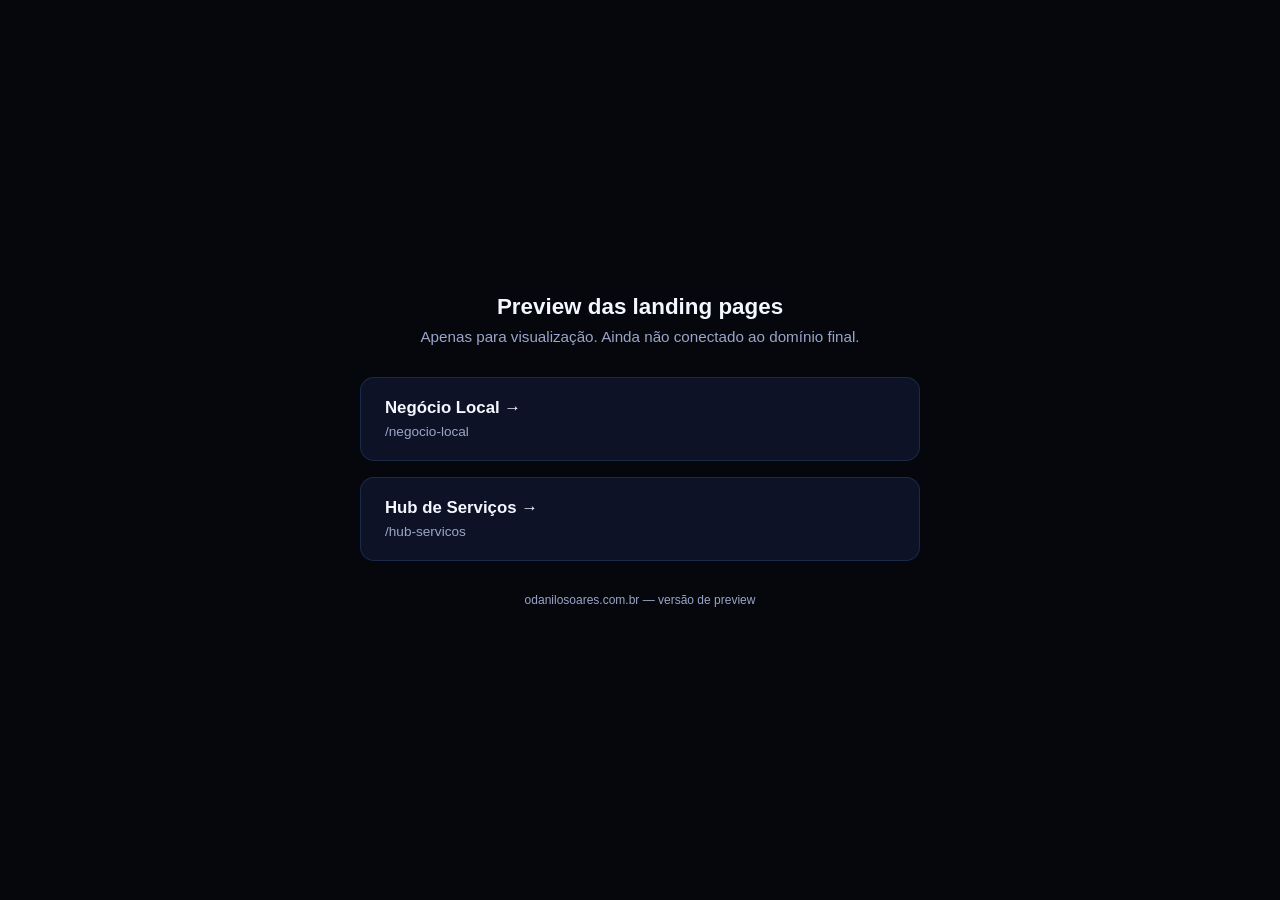
==== index.html @ 5a72f417 "2026.09.01 - V1 adicionado a página pricnipal HUB V3 e a de negócio locais V2.1" ====
<!DOCTYPE html>
<html lang="pt-BR">
<head>
<meta charset="UTF-8">
<meta name="viewport" content="width=device-width, initial-scale=1.0">
<title>Preview — Landing Pages</title>
<meta name="robots" content="noindex, nofollow">
<style>
  :root{
    --bg:#05070d;
    --panel:#0d1226;
    --border:rgba(94,169,255,0.16);
    --blue:#2f6bff;
    --blue-bright:#4fc9ff;
    --text:#f4f7ff;
    --text-muted:#9aa6c9;
  }
  *{box-sizing:border-box;}
  body{
    margin:0;
    min-height:100vh;
    display:flex;
    align-items:center;
    justify-content:center;
    background:var(--bg);
    color:var(--text);
    font-family:'Inter',Arial,sans-serif;
    padding:24px;
  }
  .wrap{max-width:560px;width:100%;text-align:center;}
  h1{font-size:1.4rem;margin:0 0 8px;font-weight:600;}
  p.sub{color:var(--text-muted);margin:0 0 32px;font-size:0.95rem;}
  .cards{display:grid;gap:16px;}
  a.card{
    display:block;
    background:var(--panel);
    border:1px solid var(--border);
    border-radius:14px;
    padding:20px 24px;
    text-align:left;
    text-decoration:none;
    color:var(--text);
    transition:border-color .15s ease, transform .15s ease;
  }
  a.card:hover{border-color:var(--blue-bright);transform:translateY(-2px);}
  a.card strong{display:block;font-size:1.05rem;margin-bottom:4px;}
  a.card span{color:var(--text-muted);font-size:0.85rem;}
  footer{margin-top:32px;color:var(--text-muted);font-size:0.75rem;}
</style>
</head>
<body>
  <div class="wrap">
    <h1>Preview das landing pages</h1>
    <p class="sub">Apenas para visualização. Ainda não conectado ao domínio final.</p>
    <div class="cards">
      <a class="card" href="negocio-local/">
        <strong>Negócio Local →</strong>
        <span>/negocio-local</span>
      </a>
      <a class="card" href="hub-servicos/">
        <strong>Hub de Serviços →</strong>
        <span>/hub-servicos</span>
      </a>
    </div>
    <footer>odanilosoares.com.br — versão de preview</footer>
  </div>
</body>
</html>
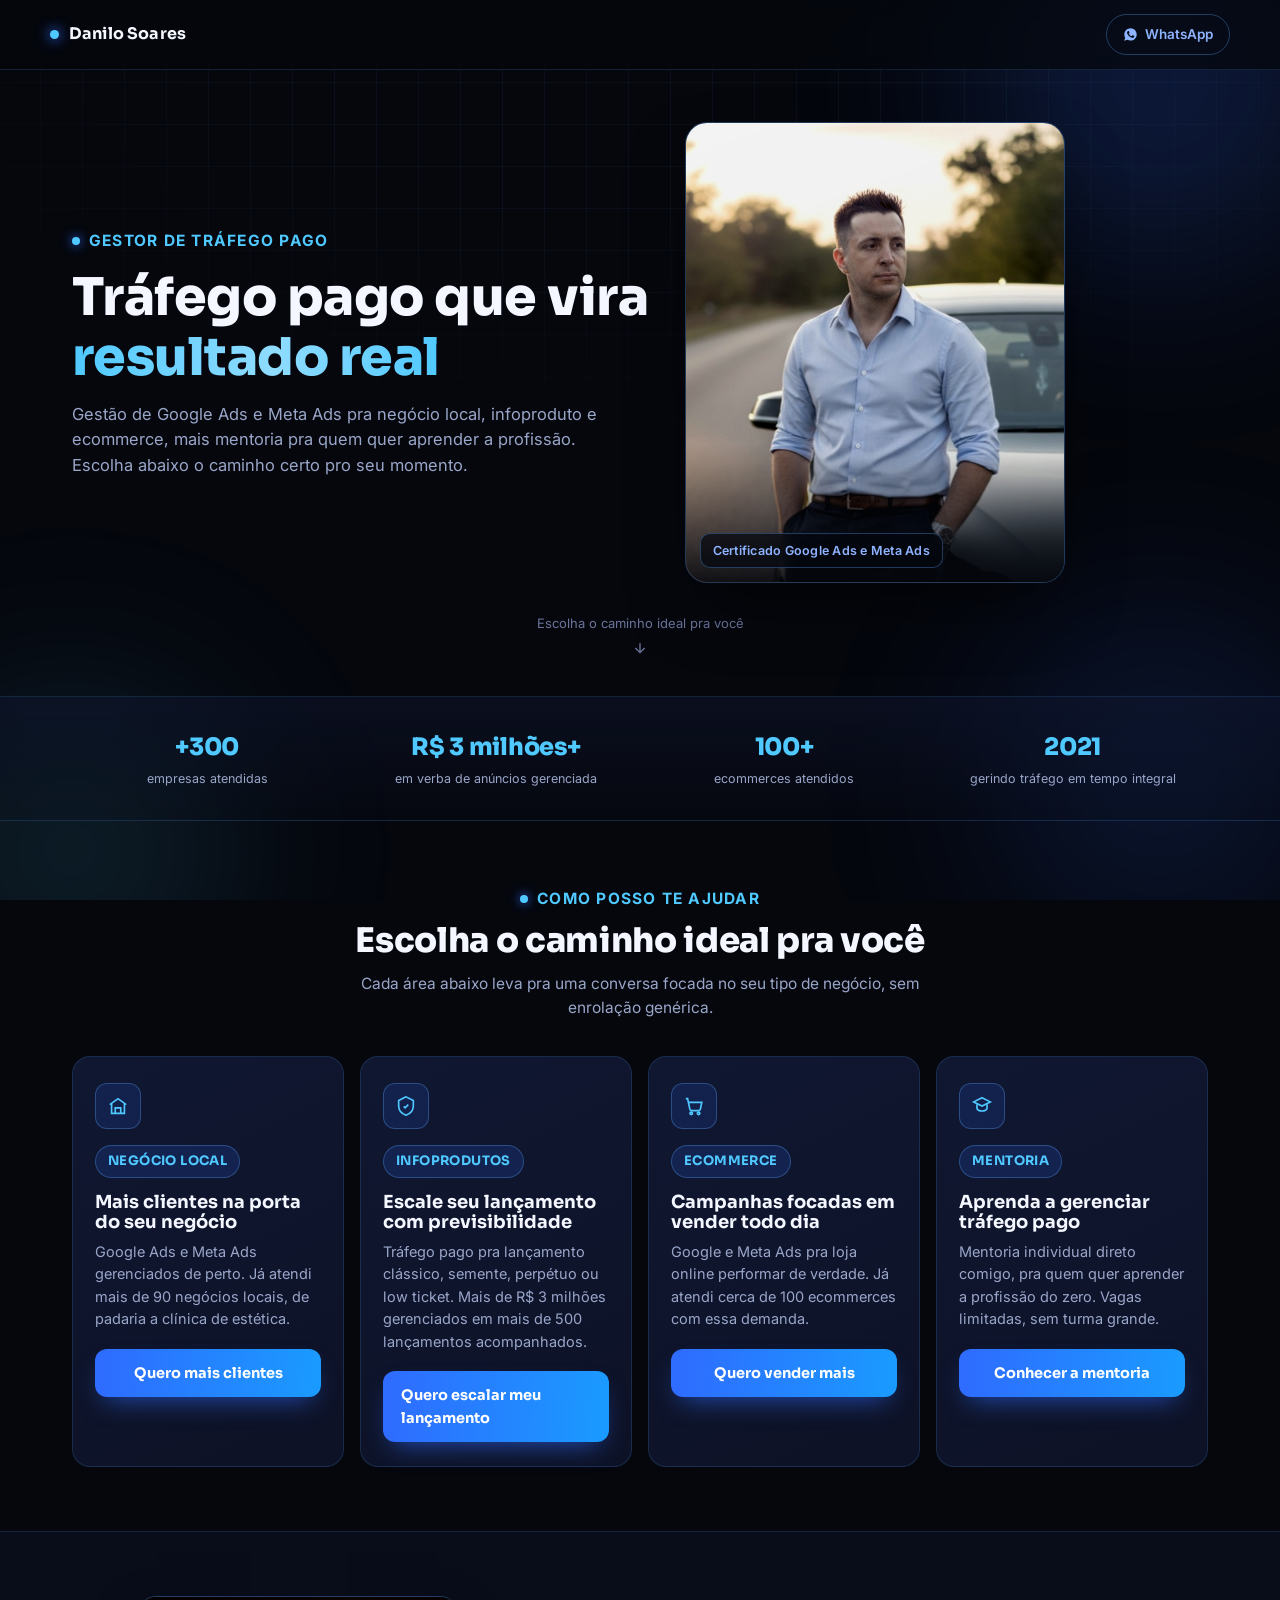
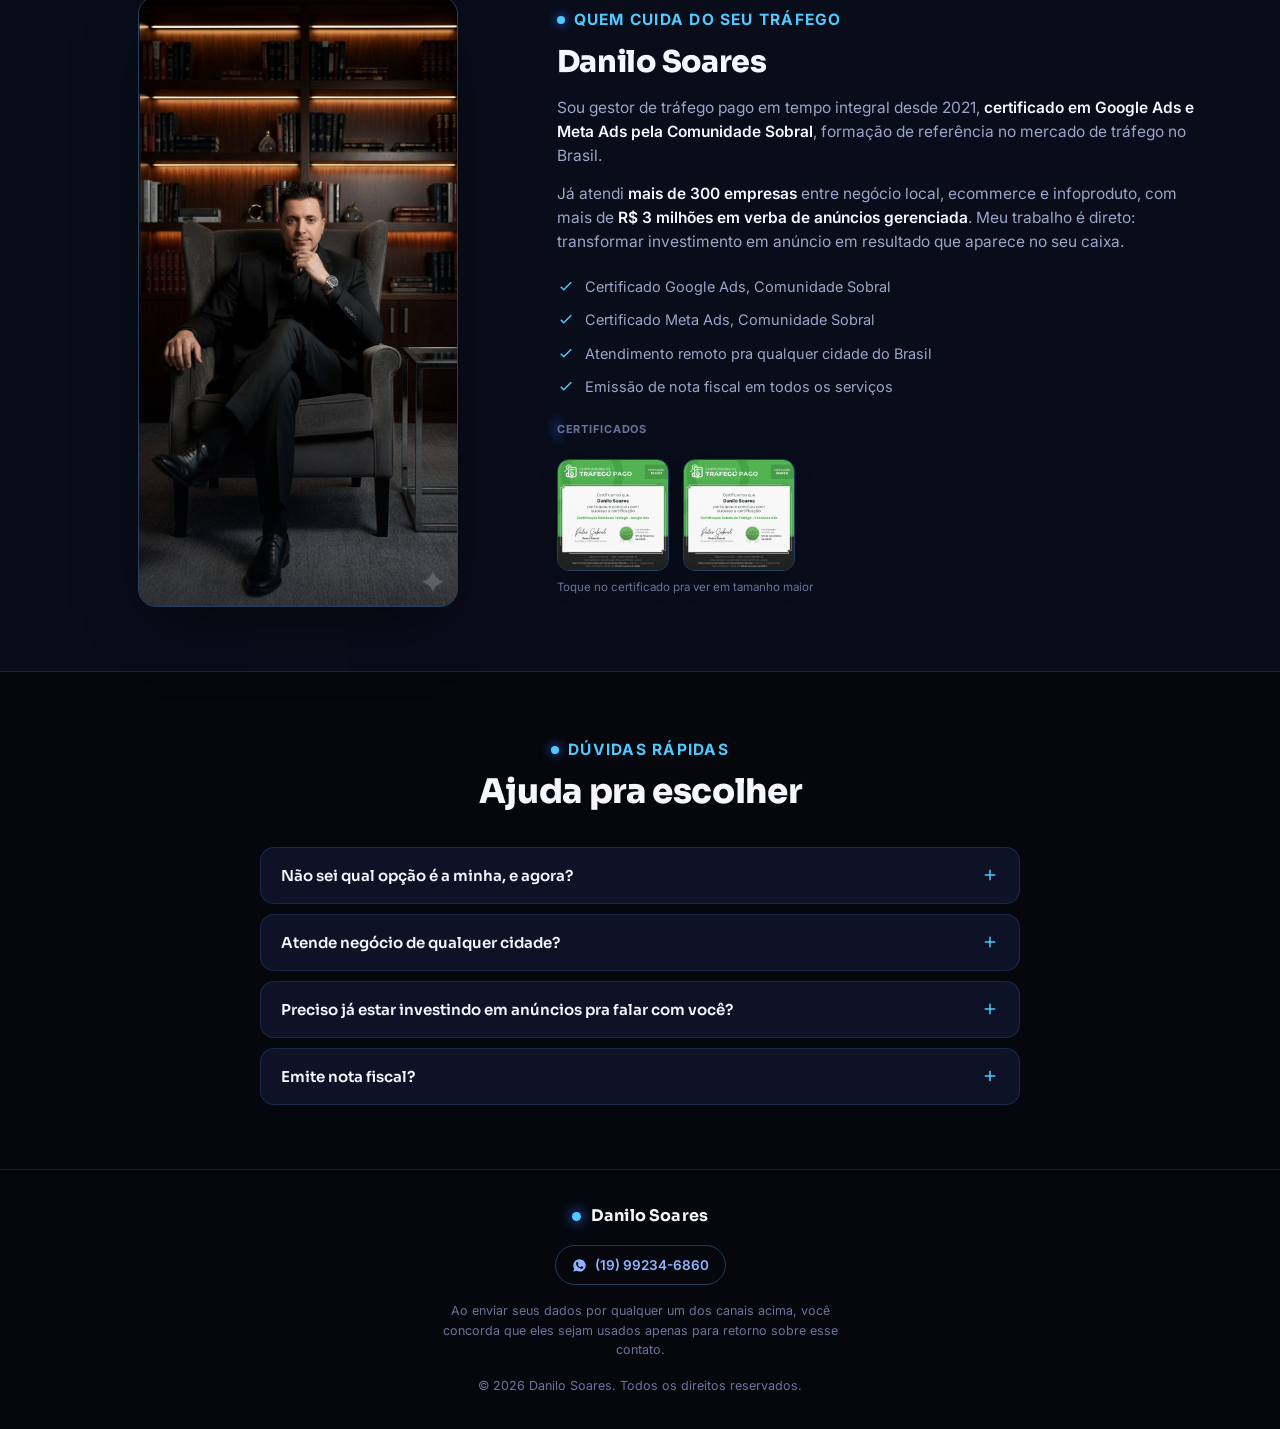
==== commit ffdf960c: "2026.09.01 - V2" ====
--- a/index.html
+++ b/index.html
@@ -3,66 +3,551 @@
 <head>
 <meta charset="UTF-8">
 <meta name="viewport" content="width=device-width, initial-scale=1.0">
-<title>Preview — Landing Pages</title>
-<meta name="robots" content="noindex, nofollow">
+<title>Danilo Soares — Hub v3</title>
+<meta name="description" content="Gestão de tráfego pago para negócio local, infoproduto e ecommerce, além de mentoria para quem quer aprender a profissão. Certificado em Google Ads e Meta Ads.">
+<link rel="preconnect" href="https://fonts.googleapis.com">
+<link rel="preconnect" href="https://fonts.gstatic.com" crossorigin>
+<link href="https://fonts.googleapis.com/css2?family=Inter:wght@400;500;600&family=Sora:wght@600;700;800&display=swap" rel="stylesheet">
 <style>
   :root{
     --bg:#05070d;
+    --bg-alt:#090d1a;
     --panel:#0d1226;
+    --panel-2:#101731;
     --border:rgba(94,169,255,0.16);
+    --border-strong:rgba(94,169,255,0.32);
     --blue:#2f6bff;
     --blue-bright:#4fc9ff;
+    --blue-soft:#8fb4ff;
     --text:#f4f7ff;
     --text-muted:#9aa6c9;
+    --text-faint:#6a749a;
+    --glow:rgba(47,107,255,0.5);
+    --radius:18px;
+    --maxw:1180px;
   }
   *{box-sizing:border-box;}
+  html{scroll-behavior:smooth;}
   body{
     margin:0;
-    min-height:100vh;
-    display:flex;
-    align-items:center;
-    justify-content:center;
     background:var(--bg);
     color:var(--text);
-    font-family:'Inter',Arial,sans-serif;
-    padding:24px;
-  }
-  .wrap{max-width:560px;width:100%;text-align:center;}
-  h1{font-size:1.4rem;margin:0 0 8px;font-weight:600;}
-  p.sub{color:var(--text-muted);margin:0 0 32px;font-size:0.95rem;}
-  .cards{display:grid;gap:16px;}
-  a.card{
-    display:block;
-    background:var(--panel);
+    font-family:'Inter',system-ui,sans-serif;
+    font-size:16px;
+    line-height:1.55;
+    -webkit-font-smoothing:antialiased;
+    overflow-x:hidden;
+  }
+  h1,h2,h3,h4{
+    font-family:'Sora',system-ui,sans-serif;
+    margin:0;
+    line-height:1.15;
+  }
+  p{margin:0;}
+  a{color:inherit;text-decoration:none;}
+  img{max-width:100%;display:block;}
+  .wrap{max-width:var(--maxw);margin:0 auto;padding:0 22px;}
+  .eyebrow{
+    display:inline-flex;align-items:flex-start;gap:9px;
+    font-size:15.5px;font-weight:700;letter-spacing:.08em;text-transform:uppercase;
+    line-height:1.3;
+    color:var(--blue-bright);
+  }
+  .eyebrow::before{content:"";width:8px;height:8px;margin-top:6px;border-radius:50%;background:var(--blue-bright);box-shadow:0 0 10px 2px var(--glow);flex-shrink:0;}
+
+  /* background fx */
+  .bg-fx{position:fixed;inset:0;z-index:0;pointer-events:none;overflow:hidden;}
+  .bg-grid{
+    position:absolute;inset:-2px;
+    background-image:
+      linear-gradient(rgba(94,169,255,0.055) 1px, transparent 1px),
+      linear-gradient(90deg, rgba(94,169,255,0.055) 1px, transparent 1px);
+    background-size:42px 42px;
+    mask-image:radial-gradient(ellipse 80% 60% at 50% 0%, black 40%, transparent 85%);
+  }
+  .blob{position:absolute;border-radius:50%;filter:blur(90px);opacity:.55;}
+  .blob-1{width:520px;height:520px;background:radial-gradient(circle, rgba(47,107,255,.55), transparent 70%);top:-180px;right:-140px;}
+  .blob-2{width:460px;height:460px;background:radial-gradient(circle, rgba(79,201,255,.35), transparent 70%);top:620px;left:-160px;}
+  .blob-3{width:480px;height:480px;background:radial-gradient(circle, rgba(47,107,255,.4), transparent 70%);bottom:-120px;right:-120px;}
+
+  main{position:relative;z-index:1;}
+
+  /* header */
+  header{
+    position:sticky;top:0;z-index:40;
+    background:rgba(5,7,13,0.72);
+    backdrop-filter:blur(10px);
+    border-bottom:1px solid var(--border);
+  }
+  header .bar{display:flex;align-items:center;justify-content:space-between;padding:14px 0;}
+  .brand{display:flex;align-items:center;gap:10px;font-family:'Sora';font-weight:700;font-size:16px;letter-spacing:.01em;}
+  .brand-dot{width:9px;height:9px;border-radius:50%;background:var(--blue-bright);box-shadow:0 0 12px 3px var(--glow);}
+  .header-cta{
+    font-size:13.5px;font-weight:600;padding:9px 16px;border-radius:999px;
+    border:1px solid var(--border-strong);color:var(--blue-soft);
+    display:flex;align-items:center;gap:7px;white-space:nowrap;
+  }
+  .header-cta svg{width:15px;height:15px;flex:none;}
+
+  /* hero */
+  .hero{padding:52px 0 40px;position:relative;}
+  .hero-grid{display:grid;grid-template-columns:1fr;gap:34px;align-items:center;}
+  .hero-copy{text-align:center;}
+  .hero h1{
+    font-size:clamp(30px,7.4vw,52px);
+    font-weight:800;
+    margin:16px 0 14px;
+    letter-spacing:-0.01em;
+  }
+  .hero h1 span{
+    background:linear-gradient(92deg,var(--blue-bright),#8fdcff 55%,var(--blue-bright));
+    -webkit-background-clip:text;background-clip:text;color:transparent;
+  }
+  .hero-sub{
+    font-size:16.5px;color:var(--text-muted);max-width:560px;margin:0 auto;
+  }
+  .hero-photo-wrap{
+    position:relative;max-width:360px;margin:0 auto;
+  }
+  .hero-photo-glow{
+    position:absolute;inset:-8%;
+    background:radial-gradient(closest-side, rgba(47,107,255,.55), transparent 72%);
+    filter:blur(30px);z-index:0;
+  }
+  .hero-photo{
+    position:relative;z-index:1;
+    border-radius:22px;
+    overflow:hidden;
+    border:1px solid var(--border-strong);
+    box-shadow:0 30px 70px -20px rgba(0,0,0,.7), 0 0 0 1px rgba(255,255,255,.02) inset;
+  }
+  .hero-photo img{
+    width:100%;display:block;
+    filter:grayscale(.28) contrast(1.12) brightness(.94) saturate(1.05);
+  }
+  .hero-photo::after{
+    content:"";position:absolute;inset:0;
+    background:linear-gradient(160deg, rgba(47,107,255,.38), transparent 45%),
+               linear-gradient(0deg, rgba(5,7,13,.75), transparent 38%);
+    mix-blend-mode:color-dodge;opacity:.5;pointer-events:none;
+  }
+  .hero-photo::before{
+    content:"";position:absolute;inset:0;
+    background:linear-gradient(0deg, rgba(5,7,13,.92) 0%, transparent 30%);
+    z-index:2;pointer-events:none;
+  }
+  .hero-tag{
+    position:absolute;left:14px;bottom:14px;z-index:3;
+    background:rgba(5,8,16,.72);backdrop-filter:blur(6px);
+    border:1px solid var(--border-strong);
+    padding:7px 12px;border-radius:10px;
+    font-size:12.5px;font-weight:600;color:var(--blue-soft);letter-spacing:.02em;
+  }
+  .hero-scroll{
+    margin-top:30px;text-align:center;font-size:13px;color:var(--text-faint);
+    display:flex;flex-direction:column;align-items:center;gap:6px;
+  }
+  .hero-scroll svg{width:16px;height:16px;animation:bob 1.8s ease-in-out infinite;}
+  @keyframes bob{0%,100%{transform:translateY(0);}50%{transform:translateY(6px);}}
+
+  /* trust bar */
+  .trust{
+    border-top:1px solid var(--border);
+    border-bottom:1px solid var(--border);
+    background:linear-gradient(180deg, rgba(16,23,49,.5), rgba(9,13,26,.2));
+    padding:26px 0;
+  }
+  .trust-grid{
+    display:grid;grid-template-columns:1fr;gap:18px;text-align:center;
+  }
+  .trust-item{padding:6px 10px;}
+  .trust-item strong{
+    display:block;font-family:'Sora';font-weight:800;font-size:clamp(18px,4.6vw,24px);color:var(--blue-bright);
+    letter-spacing:-0.01em;white-space:nowrap;
+  }
+  .trust-item span{display:block;margin-top:3px;font-size:12.5px;color:var(--text-muted);}
+
+  /* section shared */
+  section{padding:64px 0;}
+  .section-head{text-align:center;max-width:600px;margin:0 auto 36px;}
+  .section-head .eyebrow{margin-bottom:12px;}
+  .section-head h2{font-size:clamp(24px,5.6vw,34px);font-weight:800;letter-spacing:-0.01em;}
+  .section-head p{margin-top:12px;color:var(--text-muted);font-size:15.5px;}
+
+  /* services */
+  .services-grid{display:grid;grid-template-columns:1fr;gap:16px;}
+  .service-card{
+    position:relative;
+    background:linear-gradient(155deg, var(--panel-2), var(--panel));
     border:1px solid var(--border);
-    border-radius:14px;
-    padding:20px 24px;
-    text-align:left;
-    text-decoration:none;
-    color:var(--text);
-    transition:border-color .15s ease, transform .15s ease;
-  }
-  a.card:hover{border-color:var(--blue-bright);transform:translateY(-2px);}
-  a.card strong{display:block;font-size:1.05rem;margin-bottom:4px;}
-  a.card span{color:var(--text-muted);font-size:0.85rem;}
-  footer{margin-top:32px;color:var(--text-muted);font-size:0.75rem;}
+    border-radius:var(--radius);
+    padding:26px 22px 24px;
+    transition:border-color .25s ease, transform .25s ease;
+  }
+  .service-card::before{
+    content:"";position:absolute;inset:0;border-radius:inherit;padding:1px;
+    background:linear-gradient(140deg, rgba(94,169,255,.5), transparent 40%);
+    -webkit-mask:linear-gradient(#000 0 0) content-box, linear-gradient(#000 0 0);
+    -webkit-mask-composite:xor;mask-composite:exclude;
+    opacity:0;transition:opacity .25s ease;pointer-events:none;
+  }
+  .service-card:hover{border-color:var(--border-strong);transform:translateY(-2px);}
+  .service-card:hover::before{opacity:1;}
+  .service-icon{
+    width:46px;height:46px;border-radius:12px;
+    background:rgba(47,107,255,.14);border:1px solid var(--border-strong);
+    display:flex;align-items:center;justify-content:center;margin-bottom:16px;
+  }
+  .service-icon svg{width:22px;height:22px;color:var(--blue-bright);}
+  .service-card h3{font-size:18px;font-weight:700;margin-bottom:8px;}
+  .service-card p{font-size:14.5px;color:var(--text-muted);margin-bottom:18px;}
+  .service-card .tag{
+    display:inline-block;font-family:'Sora';font-size:13px;font-weight:700;letter-spacing:.03em;text-transform:uppercase;
+    color:var(--blue-bright);background:rgba(47,107,255,.16);border:1px solid var(--border-strong);
+    padding:5px 12px;border-radius:999px;margin-bottom:14px;
+  }
+  .btn{
+    display:inline-flex;align-items:center;justify-content:center;gap:8px;
+    width:100%;padding:13px 18px;border-radius:12px;
+    font-family:'Sora';font-weight:700;font-size:14.5px;
+    background:linear-gradient(92deg,var(--blue),#1a9bff);
+    color:#fff;border:none;cursor:pointer;
+    box-shadow:0 12px 26px -10px rgba(47,107,255,.65);
+    transition:filter .2s ease, transform .2s ease;
+  }
+  .btn:hover{filter:brightness(1.08);transform:translateY(-1px);}
+  .btn.btn-outline{
+    background:transparent;border:1px solid var(--border-strong);color:var(--blue-soft);
+    box-shadow:none;
+  }
+  .btn.btn-wa{background:linear-gradient(92deg,#1fb35a,#25d366);box-shadow:0 12px 26px -10px rgba(37,211,102,.55);}
+  .btn svg{width:16px;height:16px;flex:none;}
+
+  /* certificados */
+  .cert-row{display:flex;gap:14px;margin-top:22px;flex-wrap:wrap;}
+  .cert-card{
+    display:block;width:112px;border-radius:12px;overflow:hidden;
+    border:1px solid var(--border-strong);
+    box-shadow:0 14px 30px -14px rgba(0,0,0,.6);
+    transition:transform .2s ease, border-color .2s ease;
+  }
+  .cert-card:hover{transform:translateY(-3px);border-color:var(--blue-bright);}
+  .cert-card img{width:100%;display:block;}
+  .cert-caption{margin-top:24px;}
+  .cert-caption span{display:block;font-size:11.5px;color:var(--text-faint);margin-top:8px;}
+  .cert-card{cursor:zoom-in;background:none;padding:0;font:inherit;}
+
+  /* lightbox */
+  .lightbox{
+    position:fixed;inset:0;z-index:100;
+    background:rgba(2,4,10,.86);backdrop-filter:blur(4px);
+    display:flex;align-items:center;justify-content:center;padding:26px;
+    opacity:0;pointer-events:none;transition:opacity .2s ease;
+  }
+  .lightbox.open{opacity:1;pointer-events:auto;}
+  .lightbox img{max-width:min(92vw,520px);max-height:86vh;border-radius:14px;border:1px solid var(--border-strong);box-shadow:0 30px 80px -20px rgba(0,0,0,.8);}
+  .lightbox-close{
+    position:absolute;top:18px;right:18px;width:40px;height:40px;border-radius:50%;
+    background:rgba(13,18,38,.85);border:1px solid var(--border-strong);color:var(--text);
+    display:flex;align-items:center;justify-content:center;cursor:pointer;
+  }
+  .lightbox-close svg{width:18px;height:18px;}
+
+  /* sobre */
+  .sobre{background:var(--bg-alt);border-top:1px solid var(--border);border-bottom:1px solid var(--border);}
+  .sobre-grid{display:grid;grid-template-columns:1fr;gap:32px;align-items:center;}
+  .sobre-photo{
+    position:relative;max-width:320px;margin:0 auto;
+    border-radius:var(--radius);overflow:hidden;
+    border:1px solid var(--border-strong);
+    box-shadow:0 24px 60px -20px rgba(0,0,0,.65);
+  }
+  .sobre-photo img{filter:grayscale(.15) contrast(1.05) brightness(.98);}
+  .sobre-photo::after{
+    content:"";position:absolute;inset:0;
+    background:linear-gradient(180deg, transparent 55%, rgba(5,7,13,.55));
+  }
+  .sobre-copy h2{font-size:clamp(23px,5.4vw,30px);font-weight:800;margin-bottom:16px;letter-spacing:-0.01em;}
+  .sobre-copy p{color:var(--text-muted);font-size:15.5px;margin-bottom:14px;}
+  .sobre-copy p strong{color:var(--text);font-weight:600;}
+  .cred-list{list-style:none;padding:0;margin:22px 0 0;display:grid;gap:11px;}
+  .cred-list li{display:flex;gap:10px;align-items:flex-start;font-size:14.5px;color:var(--text-muted);}
+  .cred-list svg{width:18px;height:18px;flex:none;margin-top:1px;color:var(--blue-bright);}
+
+  /* faq */
+  .faq-list{max-width:760px;margin:0 auto;display:grid;gap:10px;}
+  .faq-item{
+    background:var(--panel);border:1px solid var(--border);border-radius:14px;overflow:hidden;
+  }
+  .faq-q{
+    width:100%;text-align:left;background:none;border:none;color:var(--text);
+    font-family:'Sora';font-weight:600;font-size:15px;
+    padding:18px 20px;display:flex;justify-content:space-between;align-items:center;gap:14px;
+    cursor:pointer;
+  }
+  .faq-q svg{width:18px;height:18px;flex:none;color:var(--blue-bright);transition:transform .25s ease;}
+  .faq-item.open .faq-q svg{transform:rotate(45deg);}
+  .faq-a{max-height:0;overflow:hidden;transition:max-height .3s ease;}
+  .faq-a-inner{padding:0 20px 18px;color:var(--text-muted);font-size:14.5px;}
+  .faq-item.open .faq-a{max-height:240px;}
+
+  /* footer */
+  footer{border-top:1px solid var(--border);padding:34px 0;}
+  .footer-grid{display:flex;flex-direction:column;gap:16px;align-items:center;text-align:center;}
+  footer .brand{justify-content:center;}
+  footer p{color:var(--text-faint);font-size:12.5px;max-width:420px;}
+  .footer-wa{
+    display:inline-flex;align-items:center;gap:8px;font-size:13.5px;font-weight:600;color:var(--blue-soft);
+    border:1px solid var(--border-strong);padding:9px 16px;border-radius:999px;
+  }
+  .footer-wa svg{width:15px;height:15px;}
+
+  @media (min-width:760px){
+    .hero-grid{grid-template-columns:1.05fr .95fr;text-align:left;}
+    .hero-copy{text-align:left;}
+    .hero-sub{margin:0;}
+    .hero-photo-wrap{max-width:380px;margin:0;}
+    .trust-grid{grid-template-columns:repeat(4,1fr);}
+    .services-grid{grid-template-columns:repeat(2,1fr);}
+    .sobre-grid{grid-template-columns:.82fr 1.18fr;}
+    .sobre-copy{text-align:left;}
+  }
+  @media (min-width:1020px){
+    .services-grid{grid-template-columns:repeat(4,1fr);}
+  }
 </style>
 </head>
 <body>
-  <div class="wrap">
-    <h1>Preview das landing pages</h1>
-    <p class="sub">Apenas para visualização. Ainda não conectado ao domínio final.</p>
-    <div class="cards">
-      <a class="card" href="negocio-local/">
-        <strong>Negócio Local →</strong>
-        <span>/negocio-local</span>
+
+<div class="bg-fx">
+  <div class="bg-grid"></div>
+  <div class="blob blob-1"></div>
+  <div class="blob blob-2"></div>
+  <div class="blob blob-3"></div>
+</div>
+
+<main>
+
+  <header>
+    <div class="wrap bar">
+      <div class="brand"><span class="brand-dot"></span>Danilo Soares</div>
+      <a class="header-cta" href="https://wa.me/5519992346860" target="_blank" rel="noopener">
+        <svg viewBox="0 0 24 24" fill="currentColor"><path d="M12.04 2C6.58 2 2.13 6.45 2.13 11.91c0 1.87.5 3.62 1.44 5.13L2 22l5.13-1.53a9.87 9.87 0 0 0 4.9 1.31h.01c5.46 0 9.9-4.45 9.9-9.9C21.96 6.45 17.51 2 12.04 2Zm5.8 14.03c-.24.68-1.4 1.3-1.93 1.36-.5.06-1.02.27-3.4-.83-2.87-1.32-4.7-4.3-4.85-4.5-.14-.2-1.15-1.53-1.15-2.92 0-1.38.73-2.06.98-2.35.26-.28.57-.35.76-.35h.55c.18 0 .42-.03.64.5.24.57.8 1.98.87 2.13.07.14.12.31.02.5-.1.2-.15.31-.3.48-.14.17-.3.38-.44.5-.14.14-.29.29-.13.57.17.28.75 1.24 1.6 2.01 1.1.98 2.02 1.29 2.3 1.44.28.14.44.12.6-.07.17-.2.7-.82.9-1.1.2-.28.4-.23.65-.14.26.1 1.65.78 1.94.92.28.14.47.2.54.32.07.13.07.72-.17 1.4Z"/></svg>
+        WhatsApp
       </a>
-      <a class="card" href="hub-servicos/">
-        <strong>Hub de Serviços →</strong>
-        <span>/hub-servicos</span>
+    </div>
+  </header>
+
+  <section class="hero">
+    <div class="wrap hero-grid">
+      <div class="hero-copy">
+        <span class="eyebrow">Gestor de Tráfego Pago</span>
+        <h1>Tráfego pago que vira <span>resultado real</span></h1>
+        <p class="hero-sub">Gestão de Google Ads e Meta Ads pra negócio local, infoproduto e ecommerce, mais mentoria pra quem quer aprender a profissão. Escolha abaixo o caminho certo pro seu momento.</p>
+      </div>
+      <div class="hero-photo-wrap">
+        <div class="hero-photo-glow"></div>
+        <div class="hero-photo">
+          <img src="assets/img/hero-danilo-v3.jpg" alt="Danilo Soares, gestor de tráfego pago">
+          <span class="hero-tag">Certificado Google Ads e Meta Ads</span>
+        </div>
+      </div>
+    </div>
+    <div class="hero-scroll">
+      Escolha o caminho ideal pra você
+      <svg viewBox="0 0 24 24" fill="none" stroke="currentColor" stroke-width="2"><path d="M12 5v14M5 12l7 7 7-7"/></svg>
+    </div>
+  </section>
+
+  <div class="trust">
+    <div class="wrap trust-grid">
+      <div class="trust-item"><strong>+300</strong><span>empresas atendidas</span></div>
+      <div class="trust-item"><strong>R$ 3 milhões+</strong><span>em verba de anúncios gerenciada</span></div>
+      <div class="trust-item"><strong>100+</strong><span>ecommerces atendidos</span></div>
+      <div class="trust-item"><strong>2021</strong><span>gerindo tráfego em tempo integral</span></div>
+    </div>
+  </div>
+
+  <section id="servicos">
+    <div class="wrap">
+      <div class="section-head">
+        <span class="eyebrow">Como posso te ajudar</span>
+        <h2>Escolha o caminho ideal pra você</h2>
+        <p>Cada área abaixo leva pra uma conversa focada no seu tipo de negócio, sem enrolação genérica.</p>
+      </div>
+
+      <div class="services-grid">
+
+        <div class="service-card">
+          <div class="service-icon">
+            <svg viewBox="0 0 24 24" fill="none" stroke="currentColor" stroke-width="1.8"><path d="M3 10.5 12 4l9 6.5"/><path d="M5 9.5V20h14V9.5"/><path d="M9 20v-6h6v6"/></svg>
+          </div>
+          <span class="tag">Negócio local</span>
+          <h3>Mais clientes na porta do seu negócio</h3>
+          <p>Google Ads e Meta Ads gerenciados de perto. Já atendi mais de 90 negócios locais, de padaria a clínica de estética.</p>
+          <a class="btn" href="https://claude.ai/code/artifact/1eadc63d-c8d9-464e-8d7b-7a5cea398fe7" target="_blank" rel="noopener">Quero mais clientes</a>
+        </div>
+
+        <div class="service-card">
+          <div class="service-icon">
+            <svg viewBox="0 0 24 24" fill="none" stroke="currentColor" stroke-width="1.8"><path d="M12 2 4 6v6c0 5 3.4 8.4 8 10 4.6-1.6 8-5 8-10V6l-8-4Z"/><path d="M9.5 12.5 11 14l3.5-3.5"/></svg>
+          </div>
+          <span class="tag">Infoprodutos</span>
+          <h3>Escale seu lançamento com previsibilidade</h3>
+          <p>Tráfego pago pra lançamento clássico, semente, perpétuo ou low ticket. Mais de R$ 3 milhões gerenciados em mais de 500 lançamentos acompanhados.</p>
+          <a class="btn" href="https://docs.google.com/forms/d/e/1FAIpQLSdMrs_QDREfenJsSDdHIv7VfmkqiTJbUfO3ZMG64oWOAeiuYA/viewform?usp=header" target="_blank" rel="noopener">Quero escalar meu lançamento</a>
+        </div>
+
+        <div class="service-card">
+          <div class="service-icon">
+            <svg viewBox="0 0 24 24" fill="none" stroke="currentColor" stroke-width="1.8"><circle cx="9" cy="20" r="1.4"/><circle cx="17" cy="20" r="1.4"/><path d="M3 4h2l2.4 11.2A2 2 0 0 0 9.36 17H17a2 2 0 0 0 1.96-1.6L20.5 8H6"/></svg>
+          </div>
+          <span class="tag">Ecommerce</span>
+          <h3>Campanhas focadas em vender todo dia</h3>
+          <p>Google e Meta Ads pra loja online performar de verdade. Já atendi cerca de 100 ecommerces com essa demanda.</p>
+          <a class="btn" href="https://docs.google.com/forms/d/e/1FAIpQLSdMrs_QDREfenJsSDdHIv7VfmkqiTJbUfO3ZMG64oWOAeiuYA/viewform?usp=header" target="_blank" rel="noopener">Quero vender mais</a>
+        </div>
+
+        <div class="service-card">
+          <div class="service-icon">
+            <svg viewBox="0 0 24 24" fill="none" stroke="currentColor" stroke-width="1.8"><path d="m12 3 9 4.5-9 4.5-9-4.5L12 3Z"/><path d="M6.5 10v4.5c0 1.5 2.5 3 5.5 3s5.5-1.5 5.5-3V10"/></svg>
+          </div>
+          <span class="tag">Mentoria</span>
+          <h3>Aprenda a gerenciar tráfego pago</h3>
+          <p>Mentoria individual direto comigo, pra quem quer aprender a profissão do zero. Vagas limitadas, sem turma grande.</p>
+          <a class="btn" href="mentoria.html">Conhecer a mentoria</a>
+        </div>
+
+      </div>
+    </div>
+  </section>
+
+  <section class="sobre">
+    <div class="wrap sobre-grid">
+      <div class="sobre-photo">
+        <img src="assets/img/sobre-danilo.jpg" alt="Danilo Soares">
+      </div>
+      <div class="sobre-copy">
+        <span class="eyebrow">Quem cuida do seu tráfego</span>
+        <h2 style="margin-top:14px;">Danilo Soares</h2>
+        <p style="margin-top:14px;">Sou gestor de tráfego pago em tempo integral desde 2021, <strong>certificado em Google Ads e Meta Ads pela Comunidade Sobral</strong>, formação de referência no mercado de tráfego no Brasil.</p>
+        <p>Já atendi <strong>mais de 300 empresas</strong> entre negócio local, ecommerce e infoproduto, com mais de <strong>R$ 3 milhões em verba de anúncios gerenciada</strong>. Meu trabalho é direto: transformar investimento em anúncio em resultado que aparece no seu caixa.</p>
+        <ul class="cred-list">
+          <li><svg viewBox="0 0 24 24" fill="none" stroke="currentColor" stroke-width="2"><path d="m5 13 4 4L19 7"/></svg>Certificado Google Ads, Comunidade Sobral</li>
+          <li><svg viewBox="0 0 24 24" fill="none" stroke="currentColor" stroke-width="2"><path d="m5 13 4 4L19 7"/></svg>Certificado Meta Ads, Comunidade Sobral</li>
+          <li><svg viewBox="0 0 24 24" fill="none" stroke="currentColor" stroke-width="2"><path d="m5 13 4 4L19 7"/></svg>Atendimento remoto pra qualquer cidade do Brasil</li>
+          <li><svg viewBox="0 0 24 24" fill="none" stroke="currentColor" stroke-width="2"><path d="m5 13 4 4L19 7"/></svg>Emissão de nota fiscal em todos os serviços</li>
+        </ul>
+        <div class="cert-caption">
+          <span class="eyebrow" style="font-size:11px;">Certificados</span>
+          <div class="cert-row">
+            <button type="button" class="cert-card" data-full="assets/img/cert-google-ads.jpg" data-alt="Certificado Google Ads, Comunidade Sobral">
+              <img src="assets/img/cert-google-ads.jpg" alt="Certificado Google Ads, Comunidade Sobral">
+            </button>
+            <button type="button" class="cert-card" data-full="assets/img/cert-meta-ads.jpg" data-alt="Certificado Meta Ads, Comunidade Sobral">
+              <img src="assets/img/cert-meta-ads.jpg" alt="Certificado Meta Ads, Comunidade Sobral">
+            </button>
+          </div>
+          <span>Toque no certificado pra ver em tamanho maior</span>
+        </div>
+      </div>
+    </div>
+  </section>
+
+  <section id="faq">
+    <div class="wrap">
+      <div class="section-head">
+        <span class="eyebrow">Dúvidas rápidas</span>
+        <h2>Ajuda pra escolher</h2>
+      </div>
+      <div class="faq-list">
+
+        <div class="faq-item">
+          <button class="faq-q">Não sei qual opção é a minha, e agora?
+            <svg viewBox="0 0 24 24" fill="none" stroke="currentColor" stroke-width="2"><path d="M12 5v14M5 12h14"/></svg>
+          </button>
+          <div class="faq-a"><div class="faq-a-inner">Se você já tem um negócio (local, ecommerce ou infoproduto) e quer que eu cuide dos seus anúncios, escolha a opção que mais parece com o seu caso. Se você quer aprender a gerenciar tráfego pago como profissão, a opção certa é a mentoria.</div></div>
+        </div>
+
+        <div class="faq-item">
+          <button class="faq-q">Atende negócio de qualquer cidade?
+            <svg viewBox="0 0 24 24" fill="none" stroke="currentColor" stroke-width="2"><path d="M12 5v14M5 12h14"/></svg>
+          </button>
+          <div class="faq-a"><div class="faq-a-inner">Sim. O trabalho é feito 100% remoto, então atendo negócios de qualquer lugar do Brasil.</div></div>
+        </div>
+
+        <div class="faq-item">
+          <button class="faq-q">Preciso já estar investindo em anúncios pra falar com você?
+            <svg viewBox="0 0 24 24" fill="none" stroke="currentColor" stroke-width="2"><path d="M12 5v14M5 12h14"/></svg>
+          </button>
+          <div class="faq-a"><div class="faq-a-inner">Não. Atendo tanto quem já anuncia e quer melhorar o resultado quanto quem nunca rodou uma campanha e quer começar do jeito certo.</div></div>
+        </div>
+
+        <div class="faq-item">
+          <button class="faq-q">Emite nota fiscal?
+            <svg viewBox="0 0 24 24" fill="none" stroke="currentColor" stroke-width="2"><path d="M12 5v14M5 12h14"/></svg>
+          </button>
+          <div class="faq-a"><div class="faq-a-inner">Sim, emito nota fiscal em todos os serviços de gestão de tráfego.</div></div>
+        </div>
+
+      </div>
+    </div>
+  </section>
+
+  <div class="lightbox" id="lightbox">
+    <button type="button" class="lightbox-close" id="lightboxClose" aria-label="Fechar">
+      <svg viewBox="0 0 24 24" fill="none" stroke="currentColor" stroke-width="2"><path d="m6 6 12 12M18 6 6 18"/></svg>
+    </button>
+    <img id="lightboxImg" src="" alt="">
+  </div>
+
+  <footer>
+    <div class="wrap footer-grid">
+      <div class="brand"><span class="brand-dot"></span>Danilo Soares</div>
+      <a class="footer-wa" href="https://wa.me/5519992346860" target="_blank" rel="noopener">
+        <svg viewBox="0 0 24 24" fill="currentColor"><path d="M12.04 2C6.58 2 2.13 6.45 2.13 11.91c0 1.87.5 3.62 1.44 5.13L2 22l5.13-1.53a9.87 9.87 0 0 0 4.9 1.31h.01c5.46 0 9.9-4.45 9.9-9.9C21.96 6.45 17.51 2 12.04 2Zm5.8 14.03c-.24.68-1.4 1.3-1.93 1.36-.5.06-1.02.27-3.4-.83-2.87-1.32-4.7-4.3-4.85-4.5-.14-.2-1.15-1.53-1.15-2.92 0-1.38.73-2.06.98-2.35.26-.28.57-.35.76-.35h.55c.18 0 .42-.03.64.5.24.57.8 1.98.87 2.13.07.14.12.31.02.5-.1.2-.15.31-.3.48-.14.17-.3.38-.44.5-.14.14-.29.29-.13.57.17.28.75 1.24 1.6 2.01 1.1.98 2.02 1.29 2.3 1.44.28.14.44.12.6-.07.17-.2.7-.82.9-1.1.2-.28.4-.23.65-.14.26.1 1.65.78 1.94.92.28.14.47.2.54.32.07.13.07.72-.17 1.4Z"/></svg>
+        (19) 99234-6860
       </a>
-    </div>
-    <footer>odanilosoares.com.br — versão de preview</footer>
-  </div>
+      <p>Ao enviar seus dados por qualquer um dos canais acima, você concorda que eles sejam usados apenas para retorno sobre esse contato.</p>
+      <p>© 2026 Danilo Soares. Todos os direitos reservados.</p>
+    </div>
+  </footer>
+
+</main>
+
+<script>
+  document.querySelectorAll('.faq-q').forEach(function(btn){
+    btn.addEventListener('click', function(){
+      var item = btn.closest('.faq-item');
+      var wasOpen = item.classList.contains('open');
+      document.querySelectorAll('.faq-item.open').forEach(function(el){ el.classList.remove('open'); });
+      if(!wasOpen){ item.classList.add('open'); }
+    });
+  });
+
+  var lightbox = document.getElementById('lightbox');
+  var lightboxImg = document.getElementById('lightboxImg');
+  function openLightbox(src, alt){
+    lightboxImg.src = src;
+    lightboxImg.alt = alt || '';
+    lightbox.classList.add('open');
+  }
+  function closeLightbox(){
+    lightbox.classList.remove('open');
+  }
+  document.querySelectorAll('.cert-card').forEach(function(btn){
+    btn.addEventListener('click', function(){
+      openLightbox(btn.getAttribute('data-full'), btn.getAttribute('data-alt'));
+    });
+  });
+  document.getElementById('lightboxClose').addEventListener('click', closeLightbox);
+  lightbox.addEventListener('click', function(e){
+    if(e.target === lightbox){ closeLightbox(); }
+  });
+  document.addEventListener('keydown', function(e){
+    if(e.key === 'Escape'){ closeLightbox(); }
+  });
+</script>
+
 </body>
 </html>
